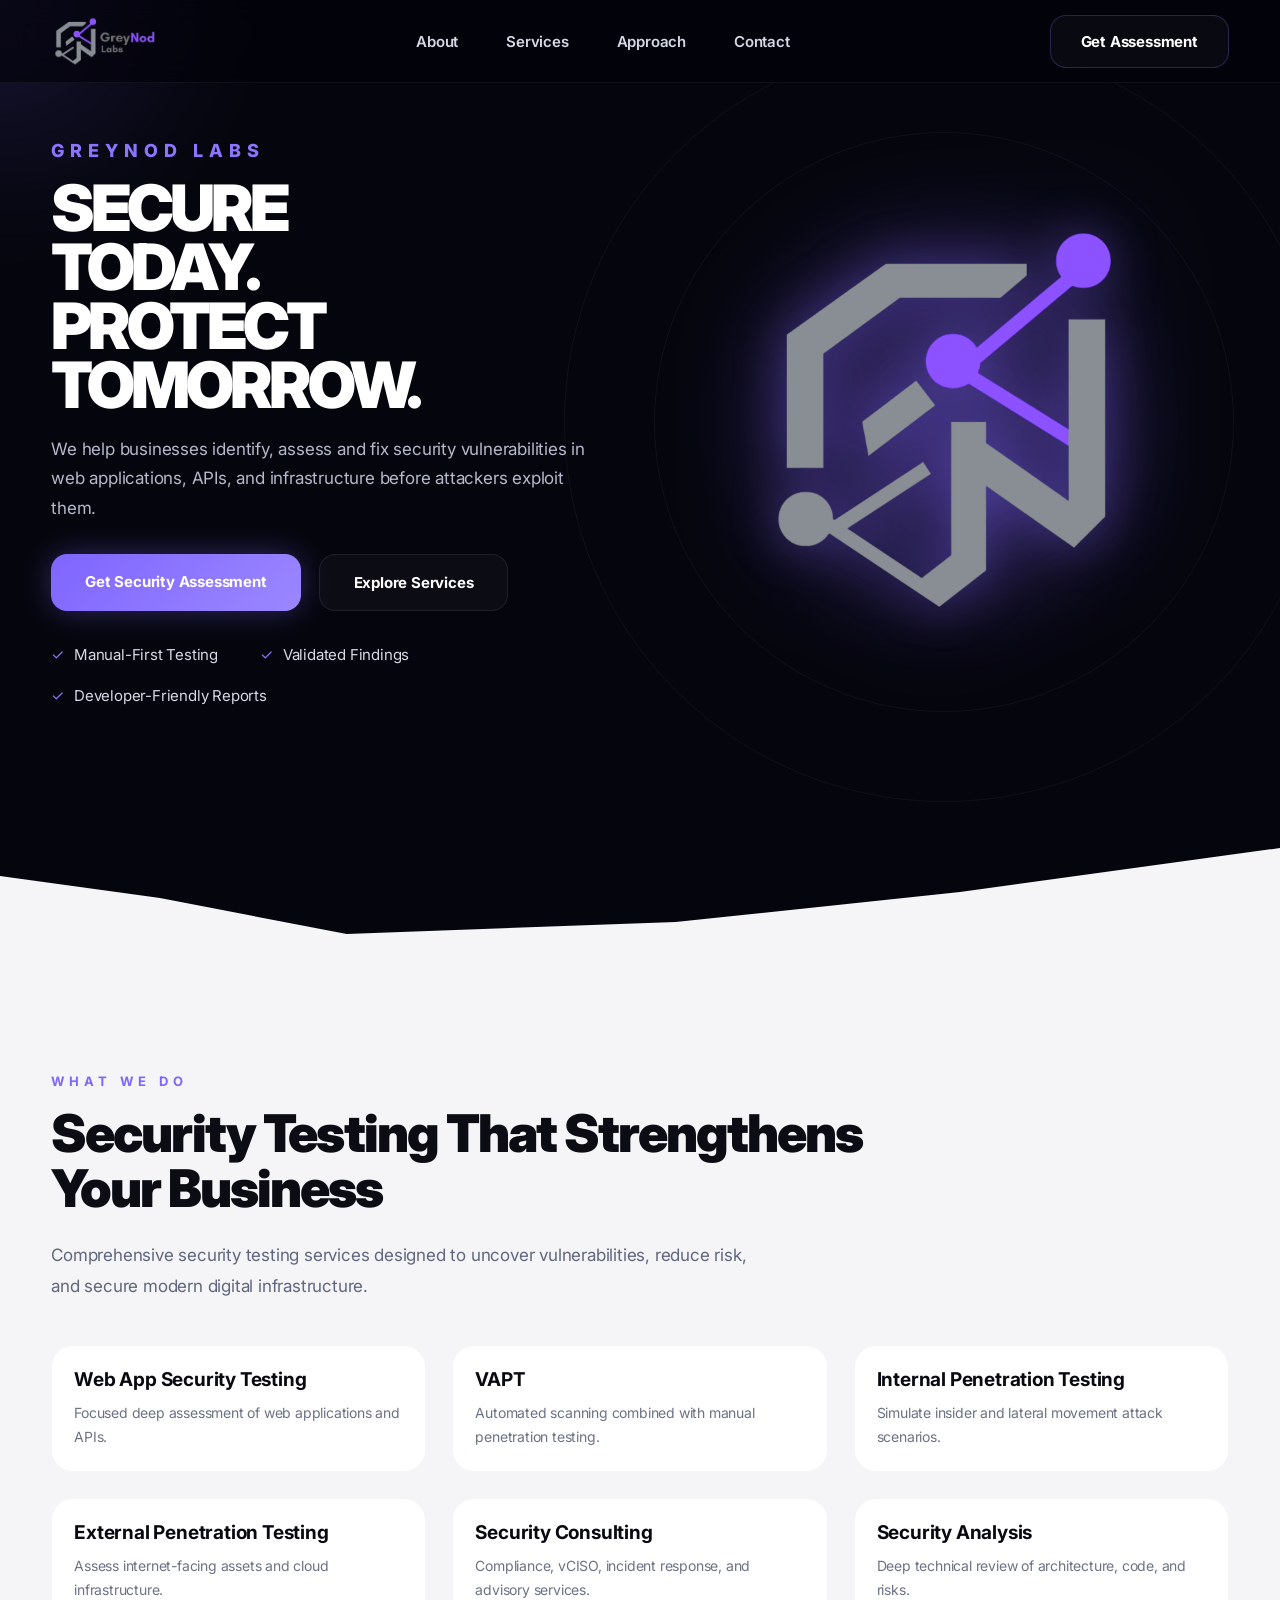
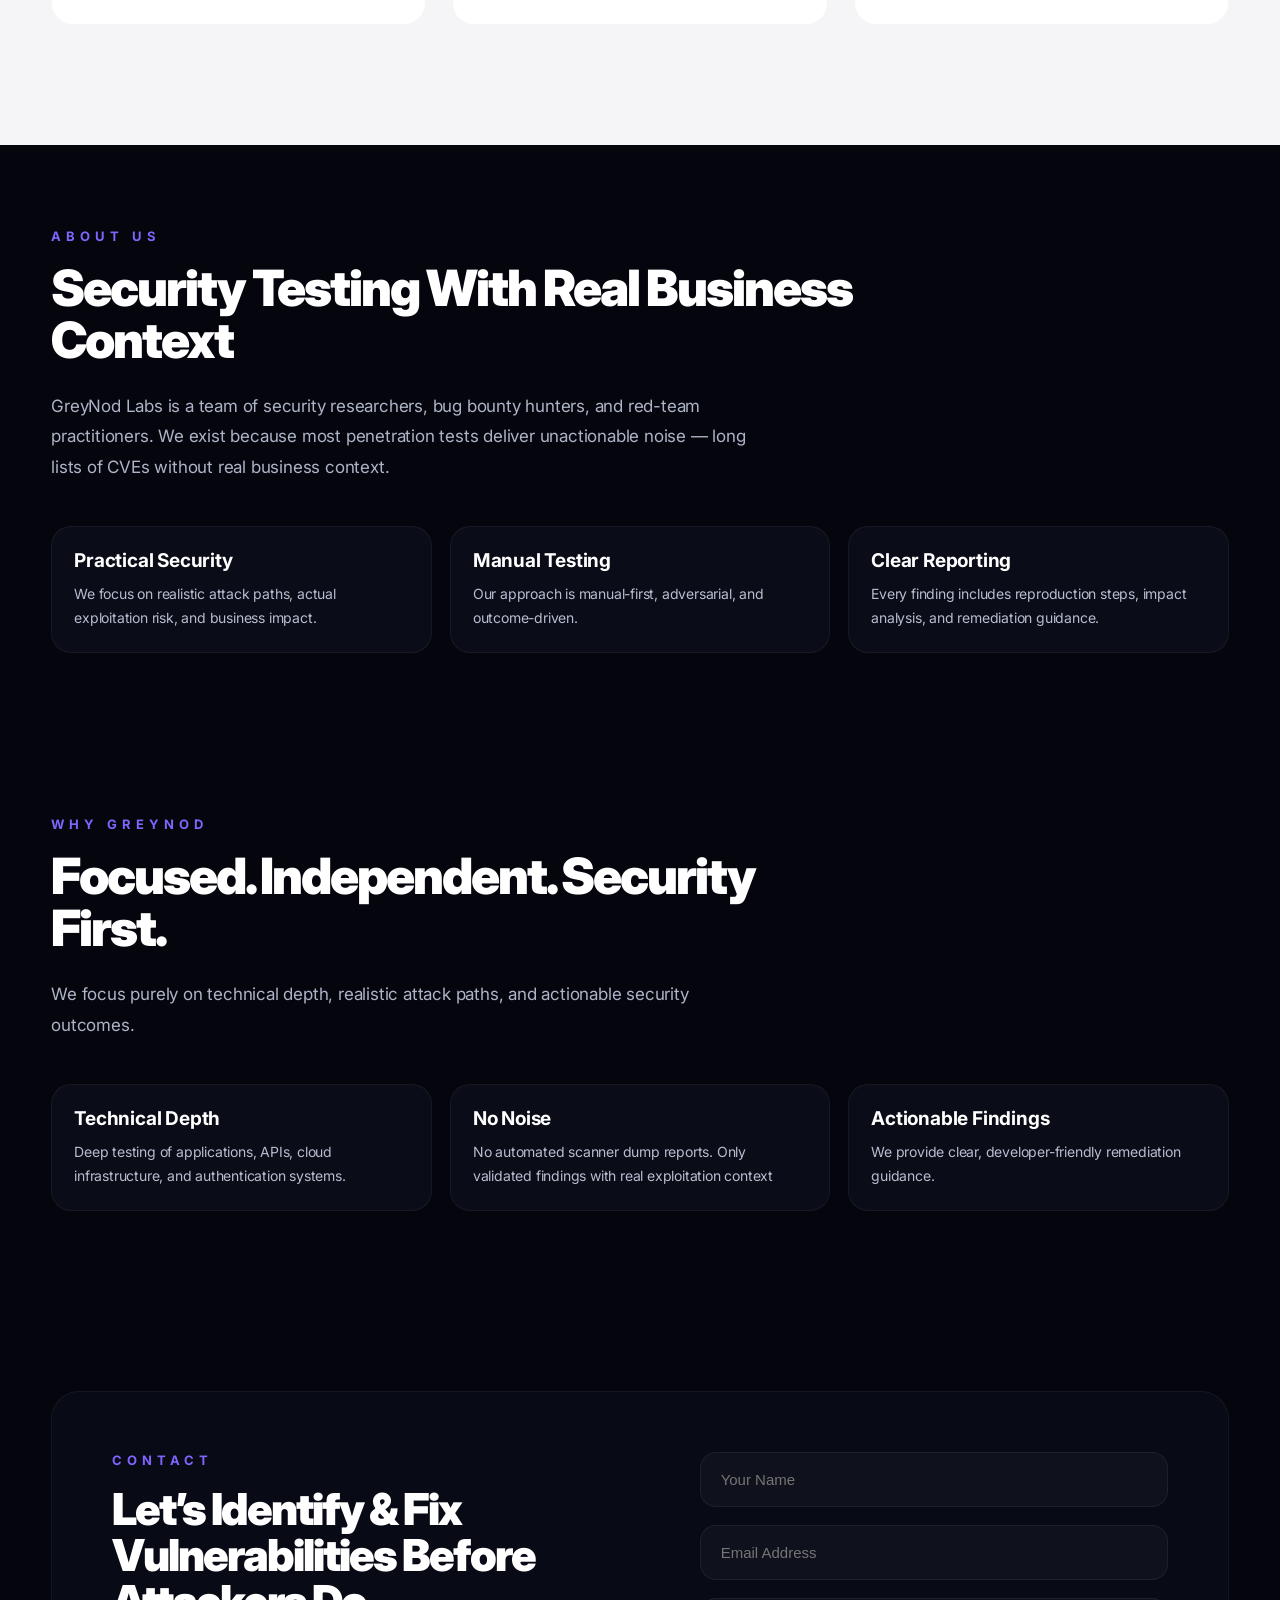
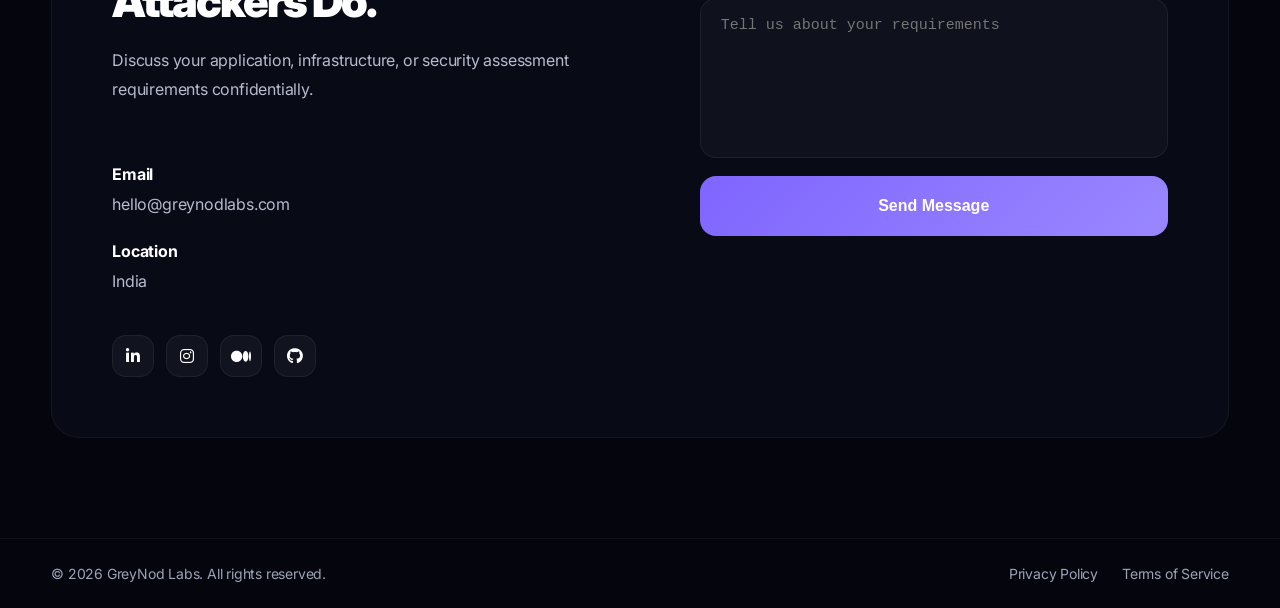
==== index.html @ c0713aa6 "Initial commit" ====
<!DOCTYPE html>
<html lang="en">

<head>

    <meta charset="UTF-8" />
    <meta
        name="viewport"
        content="width=device-width, initial-scale=1.0"
    />

    <title>GreyNod Labs</title>
    <link rel="icon" type="image/x-icon" href="favicon.ico">

    <!-- GOOGLE FONT -->
    <link
        rel="preconnect"
        href="https://fonts.googleapis.com"
    >

    <link
        rel="preconnect"
        href="https://fonts.gstatic.com"
        crossorigin
    >

    <link
        href="https://fonts.googleapis.com/css2?family=Inter:wght@400;500;600;700;800;900&display=swap"
        rel="stylesheet"
    >

    <!-- FONT AWESOME -->
    <link
        rel="stylesheet"
        href="https://cdnjs.cloudflare.com/ajax/libs/font-awesome/6.5.1/css/all.min.css"
    >

    <!-- CSS -->
    <link rel="stylesheet" href="style.css">

</head>

<body>



    <!-- MATRIX CANVAS -->
    <canvas id="matrixCanvas"></canvas>

    <!-- CURSOR LIGHT -->
    <div class="cursor-light"></div>



    <!-- =========================
         NAVBAR
    ========================== -->

    <header class="navbar">

        <div class="container nav-container">

            <!-- LOGO -->
            <a href="#" class="logo">

                <img
                    src="assets/logo1.png"
                    alt="GreyNod Labs Logo"
                >

            </a>



            <!-- NAV LINKS -->
            <nav class="nav-links">

                <a href="#about">About</a>
                <a href="#services">Services</a>
                <a href="#why">Approach</a>
                <a href="#contact">Contact</a>

            </nav>



            <!-- BUTTON -->
            <a href="#contact" class="nav-btn">
                Get Assessment
            </a>

        </div>

    </header>





    <!-- =========================
         HERO SECTION
    ========================== -->

    <section class="hero">

        <div class="container hero-grid">



            <!-- LEFT -->
            <div class="hero-content">

                <span class="hero-tag">
                    GREYNOD LABS
                </span>



                <h1>

                    <span>SECURE</span>
                    <span>TODAY.</span>
                    <span>PROTECT</span>
                    <span>TOMORROW.</span>

                </h1>



                <p class="hero-text">

                    We help businesses identify,
                    assess and fix security vulnerabilities
                    in web applications, APIs,
                    and infrastructure before attackers exploit them.

                </p>



                <!-- BUTTONS -->
                <div class="hero-buttons">

                    <a href="#contact" class="primary-btn">
                        Get Security Assessment
                    </a>

                    <a href="#services" class="secondary-btn">
                        Explore Services
                    </a>

                </div>



                <!-- FEATURES -->
                <div class="hero-features">

                    <div class="feature-box">
                        <span>✓</span>
                        Manual-First Testing
                    </div>

                    <div class="feature-box">
                        <span>✓</span>
                        Validated Findings
                    </div>

                    <div class="feature-box">
                        <span>✓</span>
                        Developer-Friendly Reports
                    </div>

                </div>

            </div>





            <!-- RIGHT -->
            <div class="hero-visual">

                <div class="hero-glow"></div>

                <div class="ring ring-1"></div>
                <div class="ring ring-2"></div>

                <img
                    src="assets/logo.png"
                    alt="GreyNod Labs"
                    class="hero-logo"
                >

            </div>

        </div>

    </section>





    <!-- =========================
         PREMIUM WAVE DIVIDER
    ========================== -->

    <div class="wave-divider">

        <svg
            viewBox="0 0 1440 180"
            preserveAspectRatio="none"
        >

            <path d="
            M0,96

            L180,118
            L390,154
            
            L760,142
            L1080,112
            L1440,68

            L1440,180
            L0,180
            Z
            ">

            </path>

        </svg>

    </div>





    <!-- =========================
         SERVICES
    ========================== -->

    <section
        id="services"
        class="services-section"
    >

        <div class="container">



            <span class="section-tag">
                WHAT WE DO
            </span>



            <h2 class="section-title">

                Security Testing That
                Strengthens Your Business

            </h2>



            <p class="section-description">

                Comprehensive security testing services
                designed to uncover vulnerabilities,
                reduce risk, and secure modern digital infrastructure.

            </p>





            <!-- SERVICES GRID -->
            <div class="services-grid">



                <div class="service-card">

                    <h3>Web App Security Testing</h3>

                    <p>
                        Focused deep assessment
                        of web applications and APIs.
                    </p>

                </div>





                <div class="service-card">

                    <h3>VAPT</h3>

                    <p>
                        Automated scanning combined
                        with manual penetration testing.
                    </p>

                </div>





                <div class="service-card">

                    <h3>Internal Penetration Testing</h3>

                    <p>
                        Simulate insider and lateral
                        movement attack scenarios.
                    </p>

                </div>





                <div class="service-card">

                    <h3>External Penetration Testing</h3>

                    <p>
                        Assess internet-facing assets
                        and cloud infrastructure.
                    </p>

                </div>





                <div class="service-card">

                    <h3>Security Consulting</h3>

                    <p>
                        Compliance, vCISO,
                        incident response,
                        and advisory services.
                    </p>

                </div>





                <div class="service-card">

                    <h3>Security Analysis</h3>

                    <p>
                        Deep technical review
                        of architecture,
                        code, and risks.
                    </p>

                </div>

            </div>

        </div>

    </section>





    <!-- =========================
         ABOUT
    ========================== -->

    <section
        id="about"
        class="about-section"
    >

        <div class="container">

            <span class="section-tag">
                ABOUT US
            </span>

            <h2 class="dark-title">

                Security Testing With
                Real Business Context

            </h2>

            <p class="dark-description">

                GreyNod Labs is a team of security researchers,
                bug bounty hunters, and red-team practitioners.

                We exist because most penetration tests
                deliver unactionable noise —
                long lists of CVEs without real business context.

            </p>



            <div class="about-grid">

                <div class="about-card">

                    <h3>Practical Security</h3>

                    <p>
                        We focus on realistic attack paths,
                        actual exploitation risk,
                        and business impact.
                    </p>

                </div>



                <div class="about-card">

                    <h3>Manual Testing</h3>

                    <p>
                        Our approach is manual-first,
                        adversarial, and outcome-driven.
                    </p>

                </div>



                <div class="about-card">

                    <h3>Clear Reporting</h3>

                    <p>
                        Every finding includes
                        reproduction steps,
                        impact analysis,
                        and remediation guidance.
                    </p>

                </div>

            </div>

        </div>

    </section>





    <!-- =========================
         WHY US
    ========================== -->

    <section
        id="why"
        class="why-section"
    >

        <div class="container">

            <span class="section-tag">
                WHY GREYNOD
            </span>

            <h2 class="dark-title">

                Focused.
                Independent.
                Security First.

            </h2>

            <p class="dark-description">

                We focus purely on technical depth,
                realistic attack paths,
                and actionable security outcomes.

            </p>



            <div class="why-grid">

                <div class="why-card">

                    <h3>Technical Depth</h3>

                    <p>
                        Deep testing of applications,
                        APIs, cloud infrastructure,
                        and authentication systems.
                    </p>

                </div>



                <div class="why-card">

                    <h3>No Noise</h3>

                    <p>
                        No automated scanner dump reports.
                        Only validated findings with
                        real exploitation context

                    </p>

                </div>



                <div class="why-card">

                    <h3>Actionable Findings</h3>

                    <p>
                        We provide clear,
                        developer-friendly remediation guidance.
                    </p>

                </div>

            </div>

        </div>

    </section>





    <!-- =========================
         CONTACT
    ========================== -->

<section class="contact-section" id="contact">

    <div class="container">

        <div class="contact-box">

            <!-- LEFT -->

            <div class="contact-left">

                <span class="section-tag">CONTACT</span>

                <h2 class="dark-title">
                    Let’s Identify & Fix
                    Vulnerabilities Before
                    Attackers Do.
                </h2>

                <p class="dark-description">
                    Discuss your application, infrastructure, or security assessment requirements confidentially.
                </p>

                <div class="contact-details">

                    <h4>Email</h4>
                    <p>hello@greynodlabs.com</p>

                    <h4>Location</h4>
                    <p>India</p>

                </div>

                <div class="contact-socials">

                    <a href="https://www.linkedin.com/in/greynodlabs/"><i class="fab fa-linkedin-in"></i></a>

                    <a href="https://www.instagram.com/greynodlabs/"><i class="fab fa-instagram"></i></a>

                    <a href="https://medium.com/@greynodlabs"><i class="fab fa-medium-m"></i></a>

                    <a href="https://github.com/GreyNodlabs"><i class="fab fa-github"></i></a>

                </div>

            </div>



            <!-- RIGHT -->

            <form class="contact-form">

                <input
                    type="text"
                    placeholder="Your Name"
                >

                <input
                    type="email"
                    placeholder="Email Address"
                >

                <textarea
                    placeholder="Tell us about your requirements"
                ></textarea>

                <button type="submit">
                    Send Message
                </button>

            </form>

        </div>

    </div>

</section>

    <!-- =========================
         FOOTER
    ========================== -->

    <footer class="footer">

    <div class="container footer-content">

        <p>
            © 2026 GreyNod Labs. All rights reserved.
        </p>

        <div class="footer-links">

            <a href="privacy-policy.html">Privacy Policy</a>

            <a href="terms-of-service.html">Terms of Service</a>

        </div>

    </div>

</footer>





    <!-- JS -->
    <script src="script.js"></script>

</body>
</html>
---- style.css ----
/* =========================================================
   RESET
========================================================= */

*{
    margin:0;
    padding:0;
    box-sizing:border-box;
}

html{
    scroll-behavior:smooth;
}

body{
    font-family:'Inter',sans-serif;
    background:#05060d;
    color:#ffffff;
    overflow-x:hidden;
    position:relative;
    letter-spacing:-0.2px;
}



/* =========================================================
   GLOBAL
========================================================= */

.container{
    width:92%;
    max-width:1320px;
    margin:auto;
}

img{
    max-width:100%;
    display:block;
}

a{
    text-decoration:none;
}



/* =========================================================
   MATRIX BACKGROUND
========================================================= */

#matrixCanvas{
    position:fixed;
    inset:0;
    width:100%;
    height:100%;
    z-index:-3;
    opacity:.18;
    pointer-events:none;
}



/* =========================================================
   CURSOR LIGHT
========================================================= */

.cursor-light{
    position:fixed;
    width:520px;
    height:520px;
    border-radius:50%;

    background:
    radial-gradient(circle,
    rgba(123,97,255,.18),
    rgba(123,97,255,.07),
    transparent 72%);

    pointer-events:none;
    transform:translate(-50%,-50%);
    z-index:-2;
    filter:blur(30px);
}



/* =========================================================
   NAVBAR
========================================================= */

.navbar{
    position:fixed;
    top:0;
    left:0;
    width:100%;
    z-index:999;

    background:rgba(5,6,13,.82);

    backdrop-filter:blur(14px);

    border-bottom:
    1px solid rgba(255,255,255,.05);
}

.nav-container{
    height:82px;

    display:flex;
    align-items:center;
    justify-content:space-between;
}



/* =========================================================
   LOGO
========================================================= */

.logo img{
    width:105px;
}



/* =========================================================
   NAV LINKS
========================================================= */

.nav-links{
    display:flex;
    gap:48px;
}

.nav-links a{
    color:#d5d7e5;
    font-size:15px;
    font-weight:600;
    transition:.3s;
}

.nav-links a:hover{
    color:#8f74ff;
}



/* =========================================================
   NAV BUTTON
========================================================= */

.nav-btn{
    padding:16px 30px;

    border-radius:16px;

    border:
    1px solid rgba(143,116,255,.25);

    background:
    rgba(255,255,255,.03);

    color:#ffffff;

    font-size:15px;
    font-weight:700;

    transition:.3s;
}

.nav-btn:hover{
    background:#7f65ff;
}



/* =========================================================
   HERO
========================================================= */

.hero{
    position:relative;

    min-height:100vh;

    padding-top:140px;
    padding-bottom:80px;

    overflow:hidden;
}

.hero-grid{
    display:grid;
    grid-template-columns:1fr 1fr;

    align-items:center;

    gap:40px;
}



/* =========================================================
   HERO CONTENT
========================================================= */

.hero-tag{
    color:#8d74ff;

    font-size:18px;

    font-weight:800;

    letter-spacing:6px;

    text-transform:uppercase;

    display:inline-block;

    margin-bottom:18px;
}

.hero-content h1{
    font-size:clamp(58px,5vw,92px);

    line-height:.92;

    letter-spacing:-4px;

    font-weight:900;

    margin-bottom:20px;
}

.hero-content h1 span{
    display:block;
}

.hero-text{
    max-width:560px;

    color:#b5b9cc;

    font-size:17px;

    line-height:1.75;

    margin-bottom:30px;
}



/* =========================================================
   HERO BUTTONS
========================================================= */

.hero-buttons{
    display:flex;
    gap:18px;

    margin-bottom:34px;
}

.primary-btn,
.secondary-btn{
    padding:18px 34px;

    border-radius:16px;

    font-size:15px;
    font-weight:700;

    transition:.3s;
}

.primary-btn{
    background:
    linear-gradient(
        135deg,
        #7f65ff,
        #9b87ff
    );

    color:#ffffff;

    box-shadow:
    0 0 30px rgba(127,101,255,.35);
}

.primary-btn:hover{
    transform:translateY(-2px);
}

.secondary-btn{
    border:
    1px solid rgba(255,255,255,.08);

    color:#ffffff;

    background:
    rgba(255,255,255,.03);
}



/* =========================================================
   HERO FEATURES
========================================================= */

.hero-features{
    display:flex;
    flex-wrap:wrap;
    gap:22px;
}

.feature-box{
    display:flex;
    align-items:center;
    gap:10px;

    color:#d8d9e6;

    font-size:15px;

    padding-right:20px;
}

.feature-box span{
    color:#8d74ff;
}



/* =========================================================
   HERO VISUAL
========================================================= */

.hero-visual{
    position:relative;

    display:flex;
    justify-content:center;
    align-items:center;
}

.hero-glow{
    position:absolute;

    width:440px;
    height:440px;

    border-radius:50%;

    background:
    radial-gradient(circle,
    rgba(132,102,255,.38),
    transparent 70%);

    filter:blur(40px);
}

.hero-logo{
    width:360px;

    position:relative;

    z-index:2;

    filter:
    drop-shadow(0 0 25px rgba(130,100,255,.4))
    drop-shadow(0 0 60px rgba(130,100,255,.25));
}



/* =========================================================
   RINGS
========================================================= */

.ring{
    position:absolute;

    border-radius:50%;

    border:
    1px solid rgba(255,255,255,.05);
}

.ring-1{
    width:580px;
    height:580px;
}

.ring-2{
    width:760px;
    height:760px;
}



/* =========================================================
   WAVE DIVIDER
========================================================= */

.wave-divider{
    position:relative;

    width:100%;

    line-height:0;

    margin-top:-120px;

    z-index:5;
}

.wave-divider svg{
    display:block;

    width:100%;
    height:180px;
}

.wave-divider path{
    fill:#f5f5f7;
}



/* =========================================================
   SERVICES SECTION
========================================================= */

.services-section{
    position:relative;

    background:#f5f5f7;

    padding:110px 0 120px;
}



/* =========================================================
   SECTION TITLES
========================================================= */

.section-tag{
    color:#7f65ff;

    font-size:13px;
    font-weight:700;

    letter-spacing:5px;

    display:inline-block;

    margin-bottom:18px;
}

.section-title{
    color:#0c0d14;

    font-size:52px;

    line-height:1.05;

    font-weight:900;

    letter-spacing:-2px;

    margin-bottom:24px;

    max-width:820px;
}

.dark-title{
    color:#ffffff;

    font-size:50px;

    line-height:1.05;

    font-weight:900;

    letter-spacing:-2px;

    margin-bottom:24px;

    max-width:820px;
}



/* =========================================================
   SECTION DESCRIPTION
========================================================= */

.section-description,
.dark-description{
    font-size:17px;

    line-height:1.8;

    max-width:720px;

    margin-bottom:44px;
}

.section-description{
    color:#5f667d;
}

.dark-description{
    color:#aeb4c8;
}



/* =========================================================
   SERVICES GRID
========================================================= */

.services-grid{
    display:grid;
    grid-template-columns:repeat(3,1fr);
    gap:26px;
}



/* =========================================================
   SERVICE CARD
========================================================= */

.service-card{
    position:relative;

    overflow:hidden;

    background:#ffffff;

    padding:22px;

    border-radius:22px;

    border:
    1px solid rgba(0,0,0,.04);

    transition:
    transform .28s ease,
    box-shadow .28s ease,
    border-color .28s ease;

    cursor:pointer;
}

.service-card::before{
    content:"";

    position:absolute;

    top:0;
    left:0;

    width:0%;

    height:3px;

    background:
    linear-gradient(
        90deg,
        #7f65ff,
        #d7d9e2,
        #7f65ff
    );

    transition:width .35s ease;

    border-radius:
    22px 22px 0 0;
}

.service-card:hover{
    transform:
    translateY(-6px)
    scale(1.02);

    border-color:
    rgba(127,101,255,.16);

    box-shadow:
    0 18px 40px rgba(0,0,0,.08),
    0 0 24px rgba(127,101,255,.08);
}

.service-card:hover::before{
    width:100%;
}

.service-card h3{
    color:#090a11;

    font-size:19px;

    margin-bottom:10px;
}

.service-card p{
    color:#6c7285;

    font-size:14px;

    line-height:1.7;
}



/* =========================================================
   DARK SECTIONS
========================================================= */

.about-section,
.why-section,
.contact-section{
    padding:80px 0;
}

.about-grid,
.why-grid{
    display:grid;
    grid-template-columns:repeat(3,1fr);
    gap:18px;
}



/* =========================================================
   DARK CARDS
========================================================= */

.about-card,
.why-card{
    position:relative;

    overflow:hidden;

    background:
    rgba(13,15,28,.82);

    border:
    1px solid rgba(255,255,255,.05);

    border-radius:20px;

    padding:22px;

    transition:
    transform .28s ease,
    box-shadow .28s ease,
    border-color .28s ease;

    cursor:pointer;
}

.about-card::before,
.why-card::before{
    content:"";

    position:absolute;

    top:0;
    left:0;

    width:0%;

    height:3px;

    background:
    linear-gradient(
        90deg,
        #7f65ff,
        #d2d4dd,
        #7f65ff
    );

    transition:width .35s ease;
}

.about-card:hover,
.why-card:hover{
    transform:
    translateY(-6px)
    scale(1.02);

    border-color:
    rgba(127,101,255,.18);

    box-shadow:
    0 18px 40px rgba(0,0,0,.22),
    0 0 24px rgba(127,101,255,.08);
}

.about-card:hover::before,
.why-card:hover::before{
    width:100%;
}

.about-card h3,
.why-card h3{
    font-size:19px;

    margin-bottom:10px;
}

.about-card p,
.why-card p{
    color:#b7bdd0;

    font-size:14px;

    line-height:1.7;
}



/* =========================================================
   CONTACT
========================================================= */

.contact-box{
    display:grid;
    grid-template-columns:1fr 1fr;

    gap:28px;

    padding:34px;

    border-radius:22px;

    background:
    rgba(12,14,28,.82);

    border:
    1px solid rgba(255,255,255,.05);
}



/* =========================================================
   RESPONSIVE
========================================================= */

@media(max-width:992px){

    .hero-grid,
    .services-grid,
    .about-grid,
    .why-grid,
    .contact-box{
        grid-template-columns:1fr;
    }

    .hero{
        text-align:center;
    }

    .hero-text{
        margin-inline:auto;
    }

    .hero-buttons{
        justify-content:center;
    }

    .hero-features{
        justify-content:center;
    }

    .hero-visual{
        margin-top:30px;
    }
}



@media(max-width:768px){

    .nav-links{
        display:none;
    }

    .hero-content h1{
        font-size:58px;
    }

    .section-title,
    .dark-title{
        font-size:34px;
    }

    .hero-logo{
        width:220px;
    }

    .ring-1{
        width:320px;
        height:320px;
    }

    .ring-2{
        width:420px;
        height:420px;
    }

    .wave-divider svg{
        height:60px;
    }
}
/* =========================================================
   CONTACT SECTION FIX
========================================================= */

.contact-section{
    padding:100px 0;
}

.contact-box{
    display:grid;
    grid-template-columns:1.05fr 0.95fr;

    align-items:start;

    gap:70px;

    padding:60px;

    border-radius:28px;

    background:
    rgba(10,12,24,.88);

    border:
    1px solid rgba(255,255,255,.05);

    min-height:auto;
}


/* LEFT SIDE */

.contact-left h2{
    font-size:44px;

    line-height:1.05;

    font-weight:900;

    letter-spacing:-2px;

    margin-bottom:22px;

    max-width:620px;
}

.contact-left p{
    color:#b6bbce;

    font-size:16px;

    line-height:1.8;

    margin-bottom:30px;
}

.contact-details{
    margin-top:30px;
}

.contact-details h4{
    font-size:16px;

    margin-bottom:6px;
}

.contact-details p{
    margin-bottom:22px;
}



/* SOCIALS */

.contact-socials{
    display:flex;
    gap:12px;

    margin-top:18px;
}

.contact-socials a{
    width:42px;
    height:42px;

    display:flex;
    align-items:center;
    justify-content:center;

    border-radius:14px;

    background:
    rgba(255,255,255,.04);

    border:
    1px solid rgba(255,255,255,.06);

    color:#ffffff;

    transition:.3s;
}

.contact-socials a:hover{
    background:#7f65ff;

    transform:translateY(-3px);
}



/* RIGHT FORM */

.contact-form{
    display:flex;
    flex-direction:column;

    gap:18px;

    width:100%;

    justify-content:flex-start;
}
.contact-form textarea{
    height:160px;
}
.contact-left{
    display:flex;
    flex-direction:column;
    justify-content:center;
}

.contact-form input,
.contact-form textarea{
    width:100%;

    background:
    rgba(255,255,255,.03);

    border:
    1px solid rgba(255,255,255,.06);

    border-radius:16px;

    padding:18px 20px;

    color:#ffffff;

    font-size:15px;

    outline:none;

    transition:.3s;
}

.contact-form input:focus,
.contact-form textarea:focus{
    border-color:#7f65ff;

    box-shadow:
    0 0 18px rgba(127,101,255,.18);
}

.contact-form textarea{
    min-height:140px;

    resize:none;
}



/* BUTTON */

.contact-form button{
    height:60px;

    border:none;

    border-radius:16px;

    background:
    linear-gradient(
        135deg,
        #7f65ff,
        #9a87ff
    );

    color:#ffffff;

    font-size:16px;
    font-weight:700;

    cursor:pointer;

    transition:.3s;
}

.contact-form button:hover{
    transform:translateY(-2px);

    box-shadow:
    0 12px 30px rgba(127,101,255,.28);
}



/* =========================================================
   FOOTER
========================================================= */

.footer{
    border-top:
    1px solid rgba(255,255,255,.05);

    padding:26px 0;

    background:#05060d;
}

.footer-content{
    display:flex;
    align-items:center;
    justify-content:space-between;

    gap:20px;
}

.footer p{
    color:#9ca3b9;

    font-size:14px;
}

.footer-links{
    display:flex;
    gap:24px;
}

.footer-links a{
    color:#9ca3b9;

    font-size:14px;

    transition:.3s;
}

.footer-links a:hover{
    color:#8d74ff;
}



/* =========================================================
   MOBILE
========================================================= */

@media(max-width:992px){

    .contact-box{
        grid-template-columns:1fr;

        padding:40px;
    }

    .contact-left h2{
        font-size:42px;
    }

    .footer-content{
        flex-direction:column;

        text-align:center;
    }
}
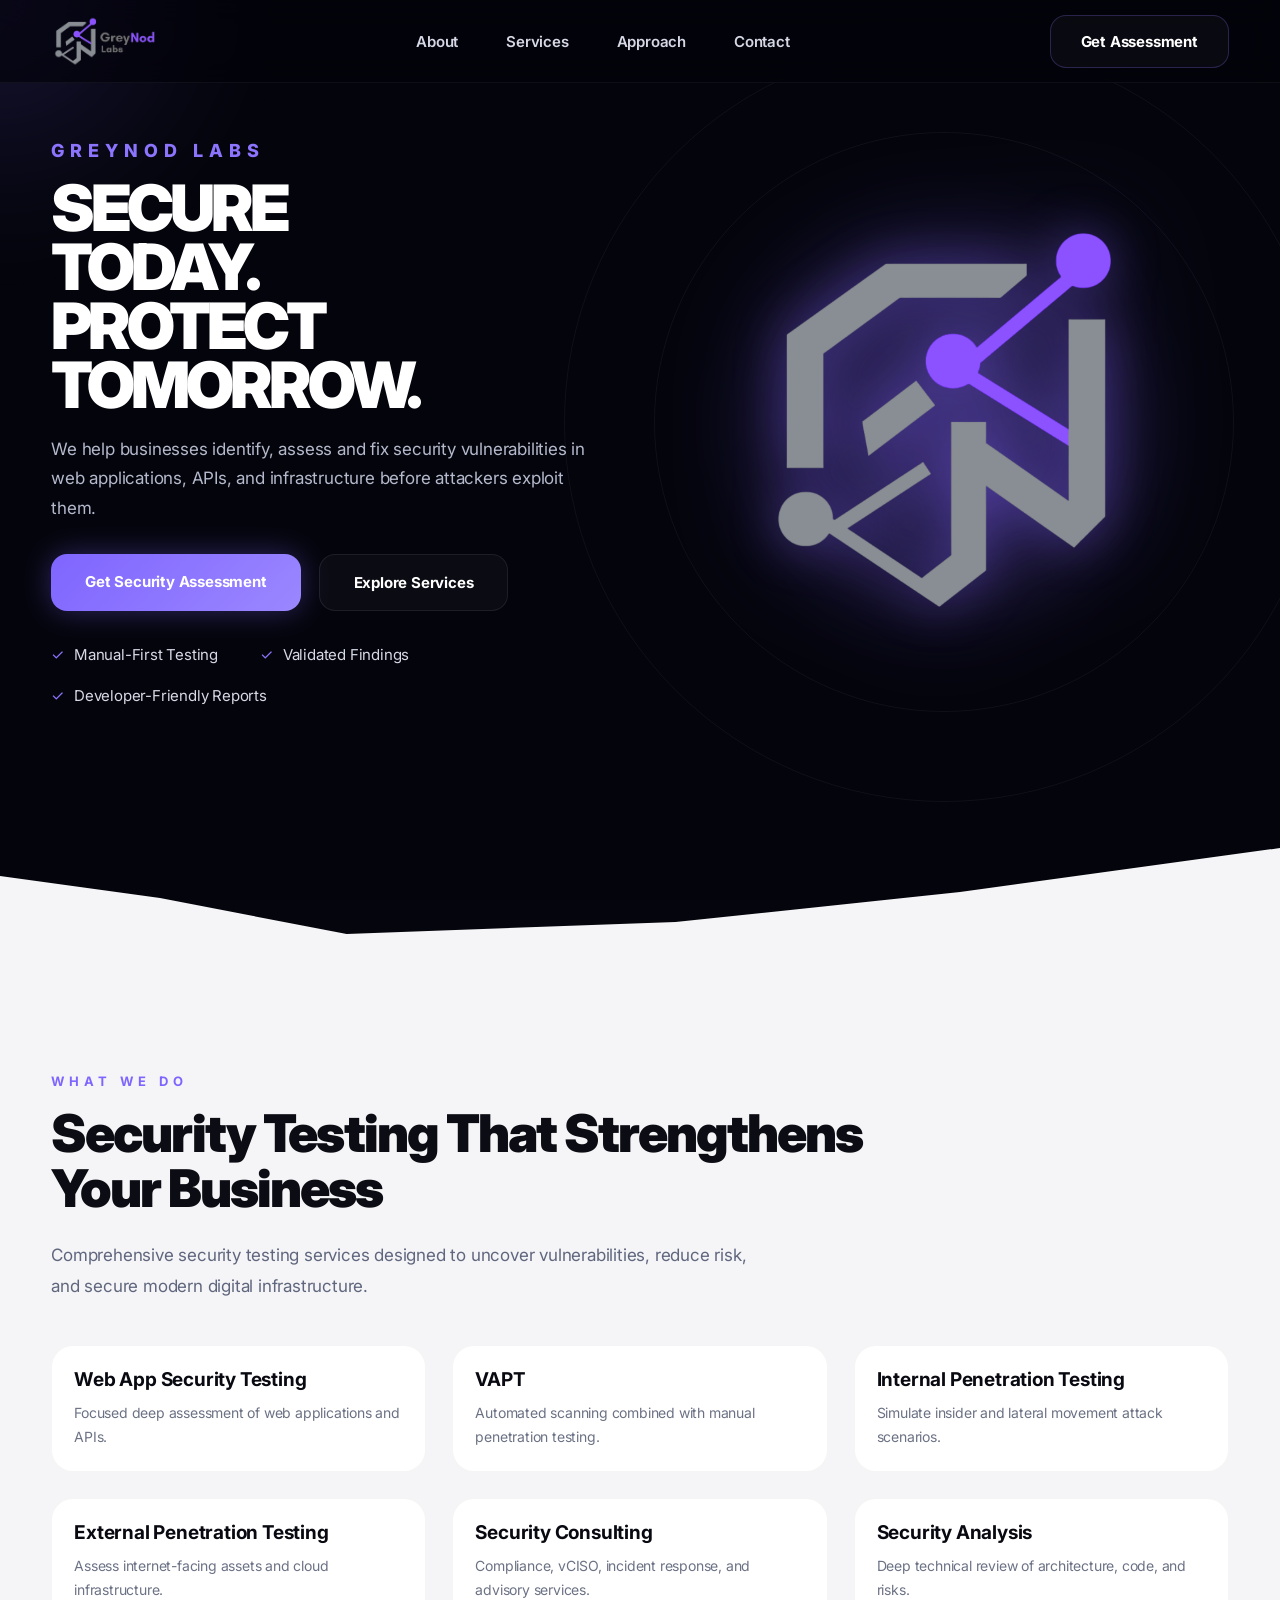
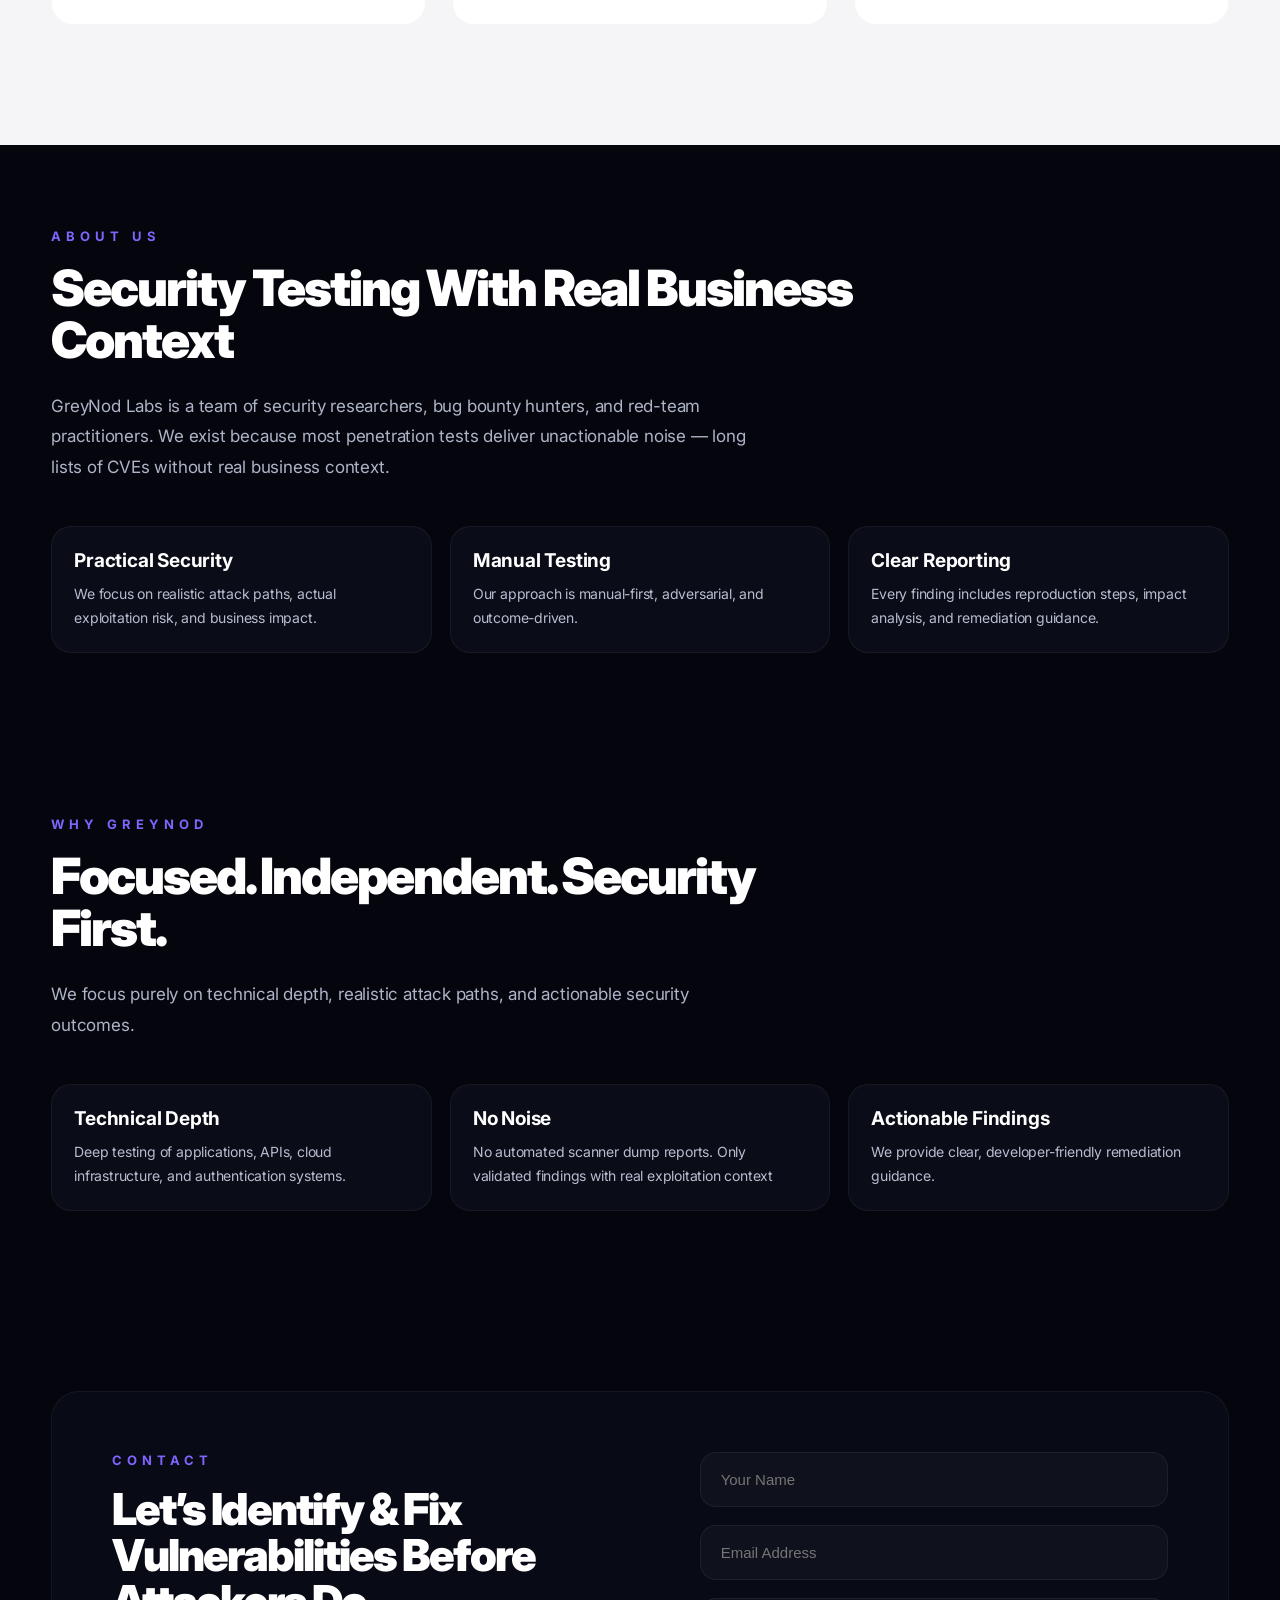
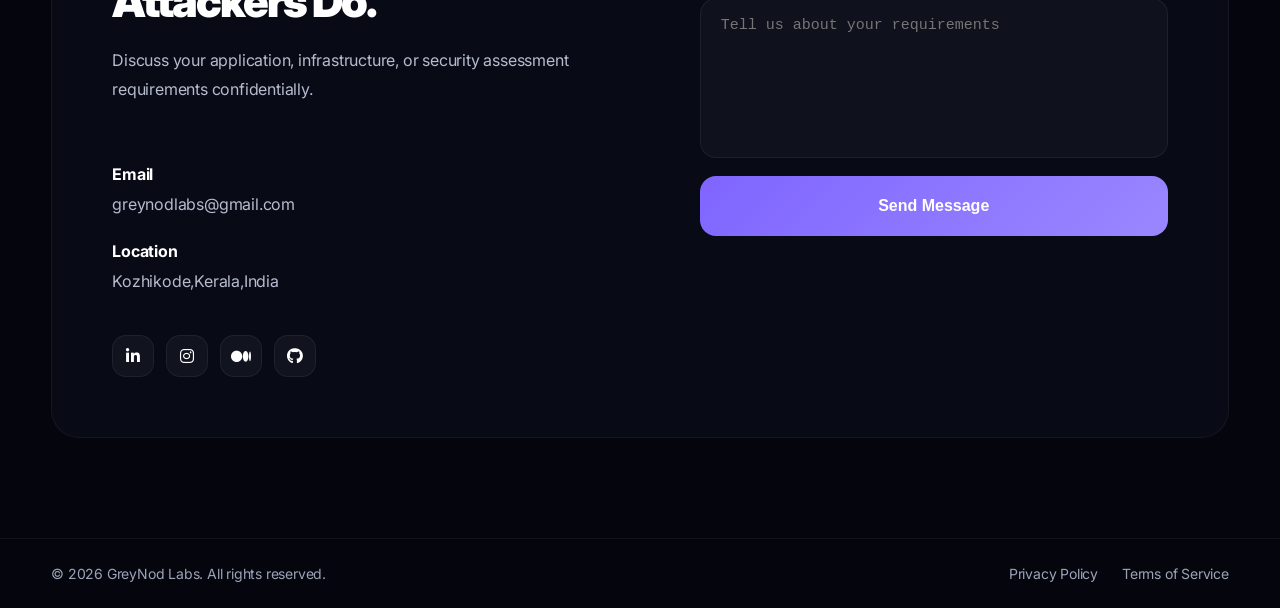
==== commit a53f78c2: "Update index.html" ====
--- a/index.html
+++ b/index.html
@@ -583,10 +583,10 @@
                 <div class="contact-details">
 
                     <h4>Email</h4>
-                    <p>hello@greynodlabs.com</p>
+                    <p>greynodlabs@gmail.com</p>
 
                     <h4>Location</h4>
-                    <p>India</p>
+                    <p>Kozhikode,Kerala,India</p>
 
                 </div>
 
@@ -668,4 +668,4 @@
     <script src="script.js"></script>
 
 </body>
-</html>+</html>
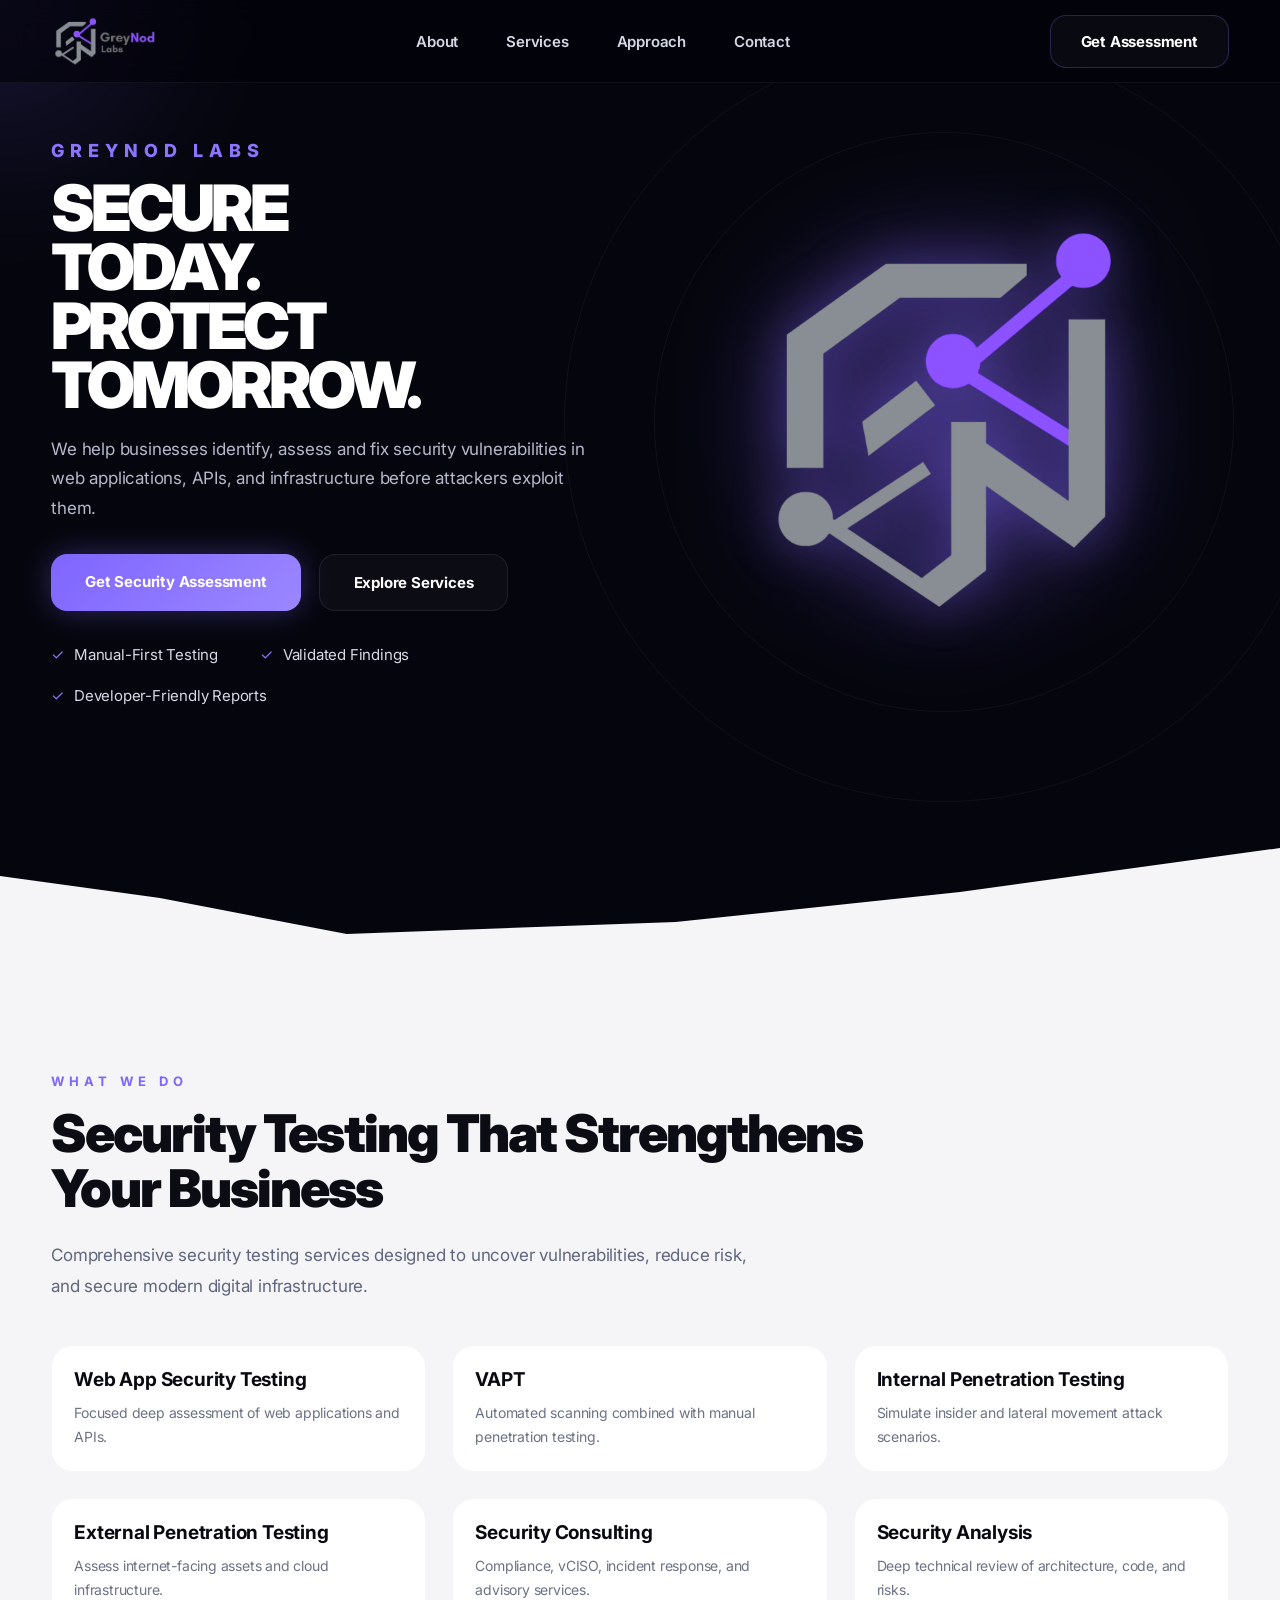
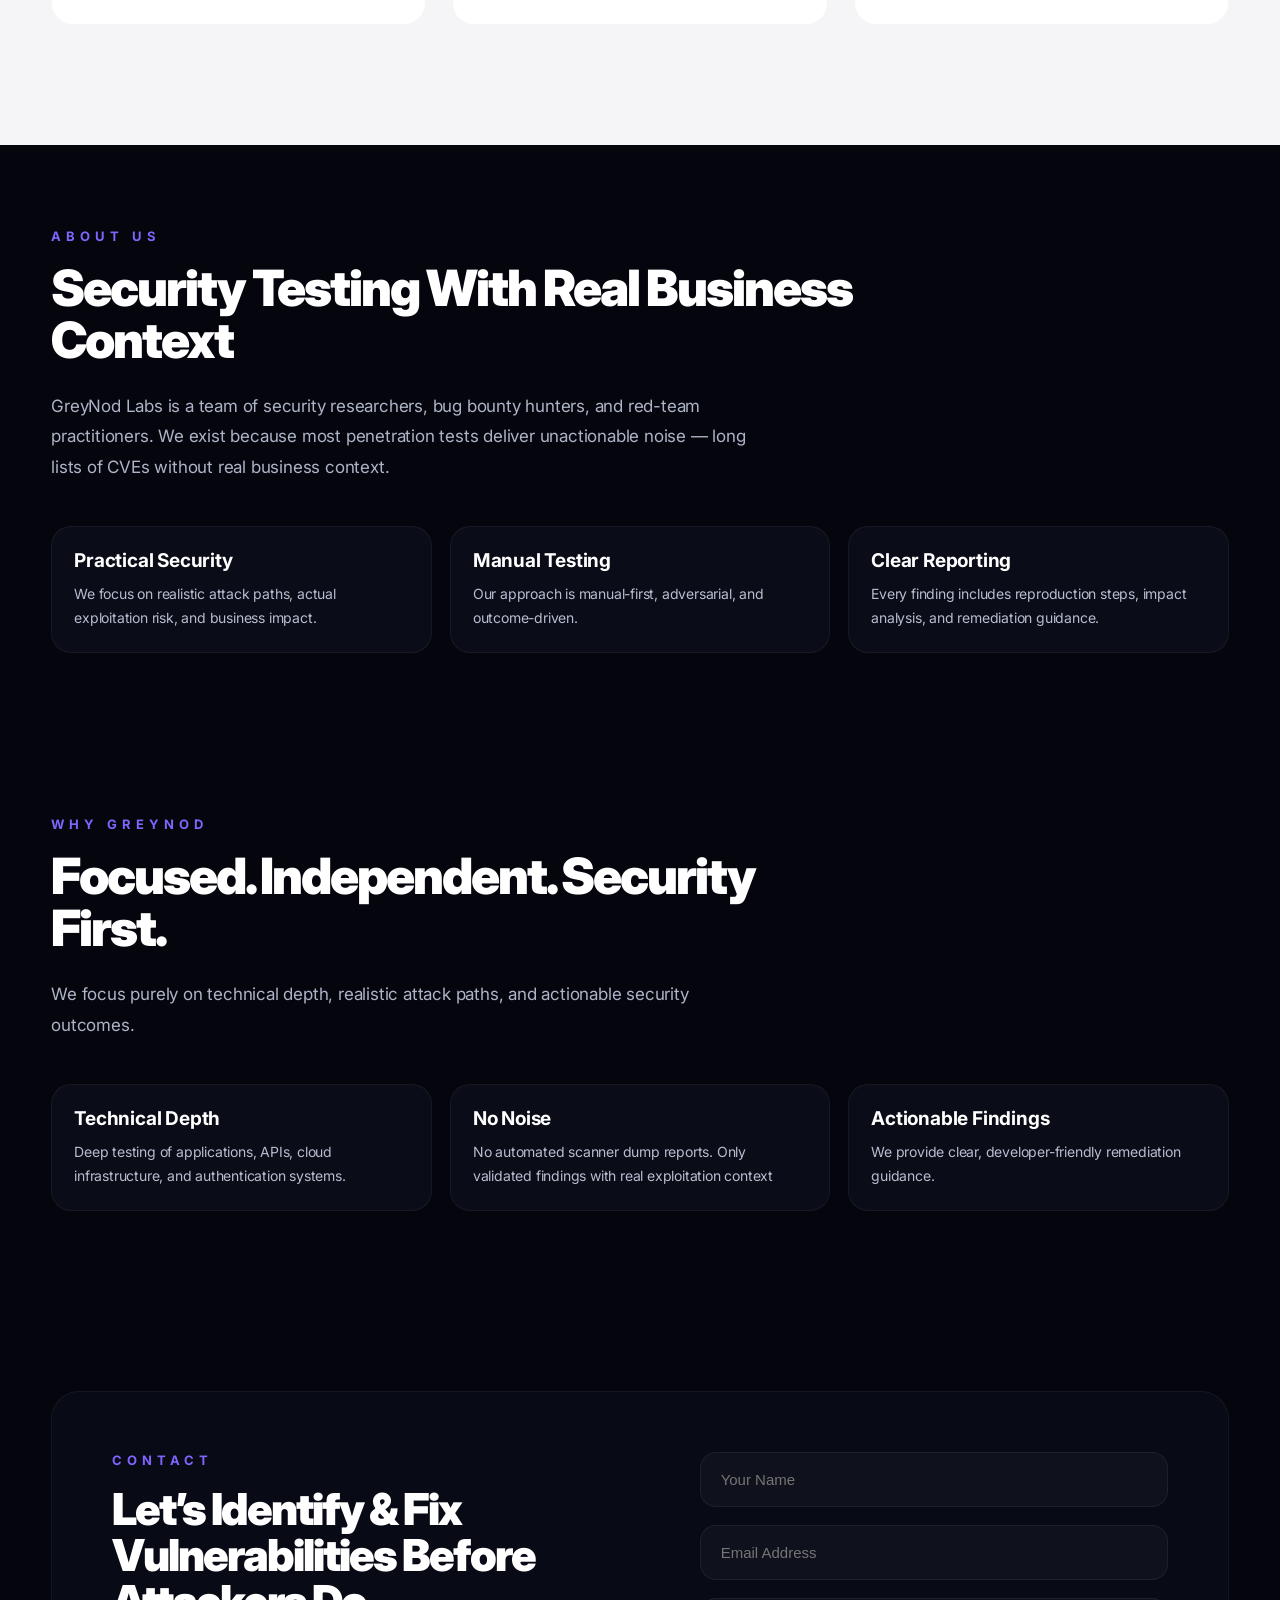
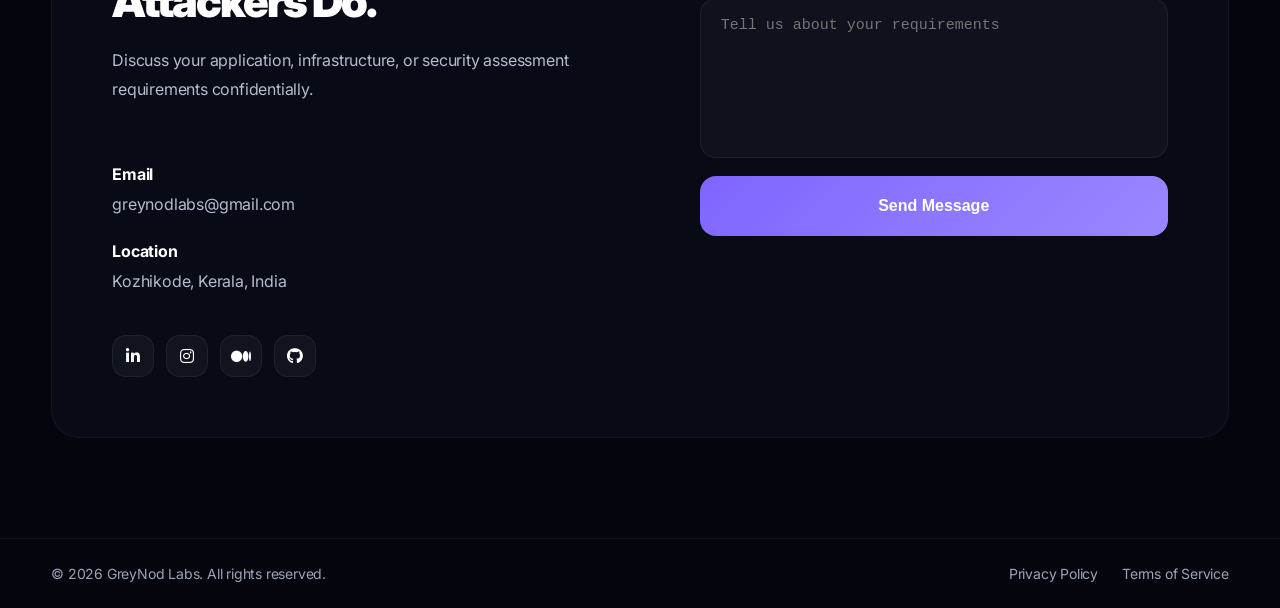
==== commit 4d1b71c7: "Update index.html" ====
--- a/index.html
+++ b/index.html
@@ -9,8 +9,39 @@
         content="width=device-width, initial-scale=1.0"
     />
 
-    <title>GreyNod Labs</title>
-    <link rel="icon" type="image/x-icon" href="favicon.ico">
+    <title>GreyNod Labs | VAPT & Web Application Security Testing</title>
+
+<meta name="description" content="GreyNod Labs provides professional VAPT, web application security testing, vulnerability assessment, penetration testing, and cybersecurity consulting services.">
+
+<meta name="keywords" content="GreyNod Labs, VAPT, penetration testing, cybersecurity, web security, vulnerability assessment, ethical hacking">
+
+<meta name="author" content="GreyNod Labs">
+
+<meta property="og:title" content="GreyNod Labs">
+<meta property="og:description" content="Professional Web Security Testing & VAPT Services">
+<meta property="og:type" content="website">
+<meta property="og:url" content="https://greynodlabs.com">
+<meta property="og:image" content="https://greynodlabs.com/assets/logo1.png">
+<meta property="og:site_name" content="GreyNod Labs">
+
+<meta name="twitter:card" content="summary_large_image">
+<meta name="twitter:title" content="GreyNod Labs">
+<meta name="twitter:description" content="Professional Web Security Testing & VAPT Services">
+<meta name="twitter:image" content="https://greynodlabs.com/assets/logo1.png">
+
+<meta name="robots" content="index, follow">
+
+<meta name="theme-color" content="#6d4aff">
+
+<link rel="canonical" href="https://greynodlabs.com/">
+
+<meta name="googlebot" content="index, follow">
+<meta http-equiv="X-UA-Compatible" content="IE=edge">
+
+<link rel="icon" type="image/x-icon" href="favicon.ico">
+<link rel="icon" type="image/png" sizes="32x32" href="favicon-32x32.png">
+<link rel="icon" type="image/png" sizes="16x16" href="favicon-16x16.png">
+<link rel="apple-touch-icon" sizes="180x180" href="apple-touch-icon.png">
 
     <!-- GOOGLE FONT -->
     <link
@@ -37,7 +68,7 @@
 
     <!-- CSS -->
     <link rel="stylesheet" href="style.css">
-
+    
 </head>
 
 <body>
@@ -65,7 +96,7 @@
 
                 <img
                     src="assets/logo1.png"
-                    alt="GreyNod Labs Logo"
+                    alt="GreyNod Labs Cybersecurity Company"
                 >
 
             </a>
@@ -586,7 +617,7 @@
                     <p>greynodlabs@gmail.com</p>
 
                     <h4>Location</h4>
-                    <p>Kozhikode,Kerala,India</p>
+                    <p>Kozhikode, Kerala, India</p>
 
                 </div>
 
@@ -605,30 +636,52 @@
             </div>
 
 
-
-            <!-- RIGHT -->
-
-            <form class="contact-form">
-
-                <input
-                    type="text"
-                    placeholder="Your Name"
-                >
-
-                <input
-                    type="email"
-                    placeholder="Email Address"
-                >
-
-                <textarea
-                    placeholder="Tell us about your requirements"
-                ></textarea>
-
-                <button type="submit">
-                    Send Message
-                </button>
-
-            </form>
+        <!-- RIGHT -->
+
+<form
+    action="https://formsubmit.co/greynodlabs@gmail.com"
+    method="POST"
+    class="contact-form"
+>
+
+    <input
+        type="text"
+        name="name"
+        placeholder="Your Name"
+        required
+    >
+
+    <input
+        type="email"
+        name="email"
+        placeholder="Email Address"
+        required
+    >
+
+    <textarea
+        name="message"
+        placeholder="Tell us about your requirements"
+        required
+    ></textarea>
+
+    <input type="hidden" name="_captcha" value="false">
+
+    <input type="hidden" name="_subject" value="New GreyNod Labs Inquiry">
+
+    <input type="hidden" name="_template" value="table">
+
+    <input
+        type="hidden"
+        name="_next"
+        value="https://greynodlabs.com"
+    >
+
+    <button type="submit">
+        Send Message
+    </button>
+
+</form>
+           
 
         </div>
 
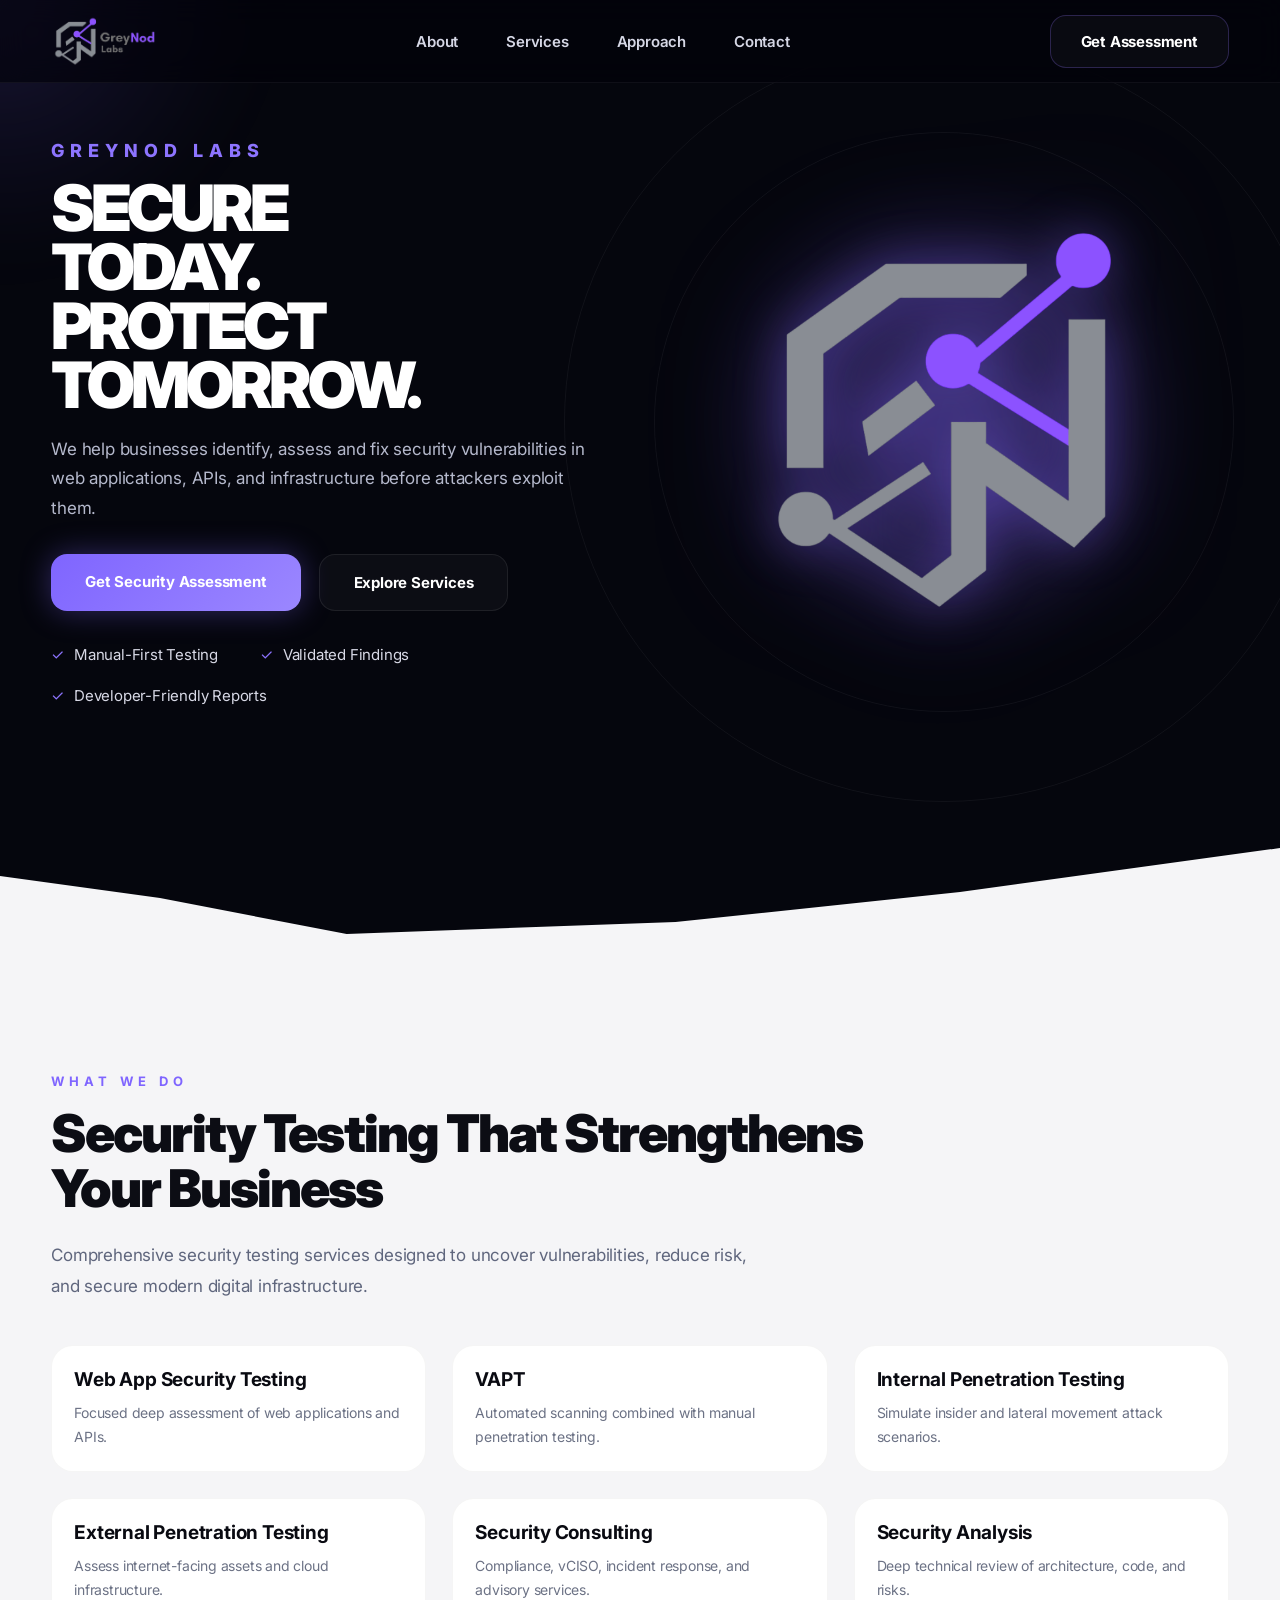
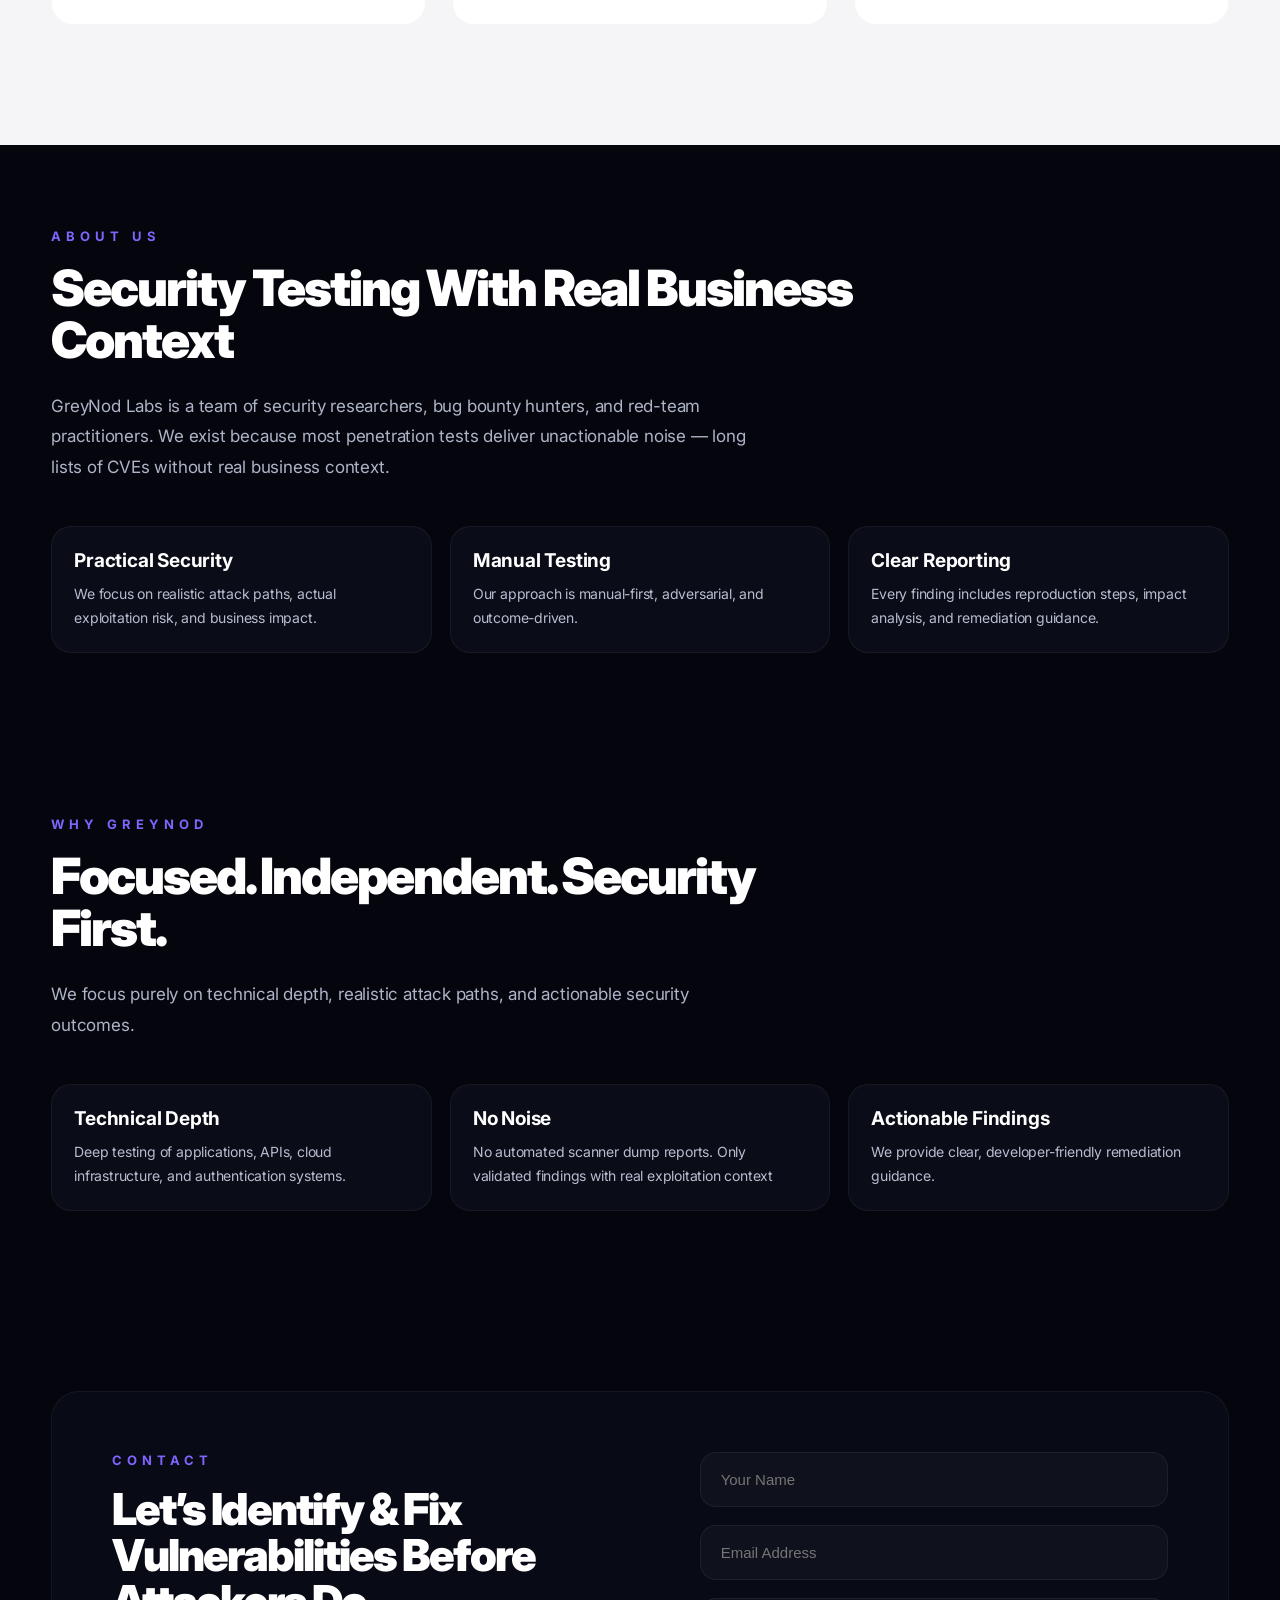
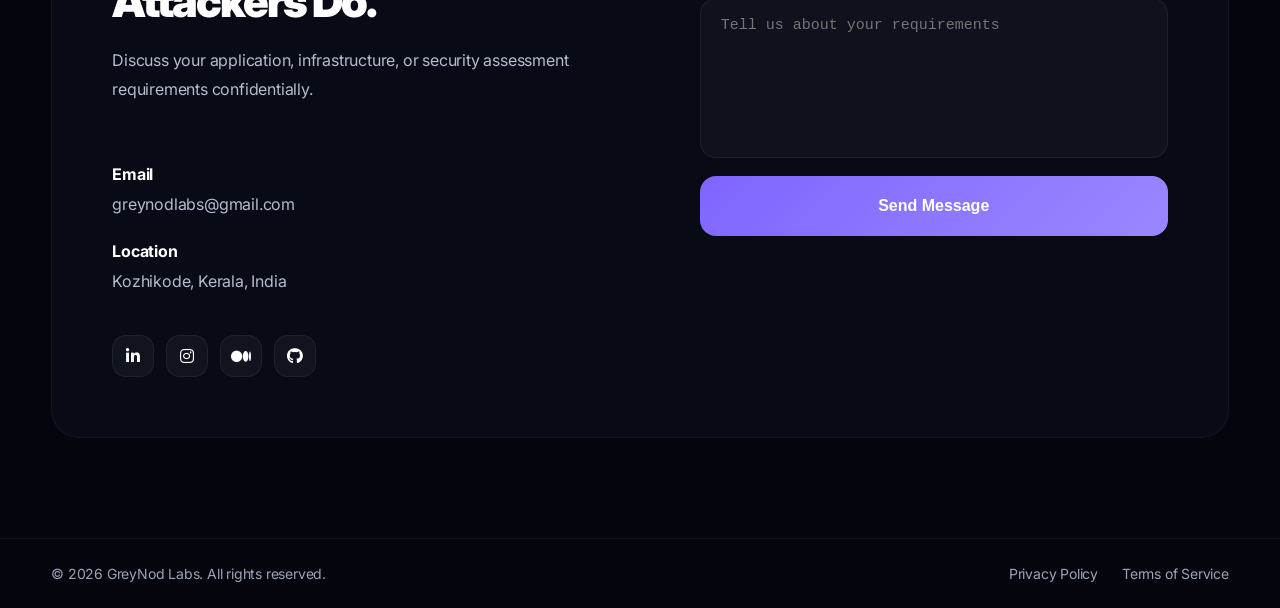
==== commit e68d3a48: "Update index.html" ====
--- a/index.html
+++ b/index.html
@@ -639,7 +639,7 @@
         <!-- RIGHT -->
 
 <form
-    action="https://formsubmit.co/greynodlabs@gmail.com"
+    action="https://formspree.io/f/xaqvrvaj"
     method="POST"
     class="contact-form"
 >
@@ -664,12 +664,6 @@
         required
     ></textarea>
 
-    <input type="hidden" name="_captcha" value="false">
-
-    <input type="hidden" name="_subject" value="New GreyNod Labs Inquiry">
-
-    <input type="hidden" name="_template" value="table">
-
     <input
         type="hidden"
         name="_next"
@@ -682,7 +676,6 @@
 
 </form>
            
-
         </div>
 
     </div>
